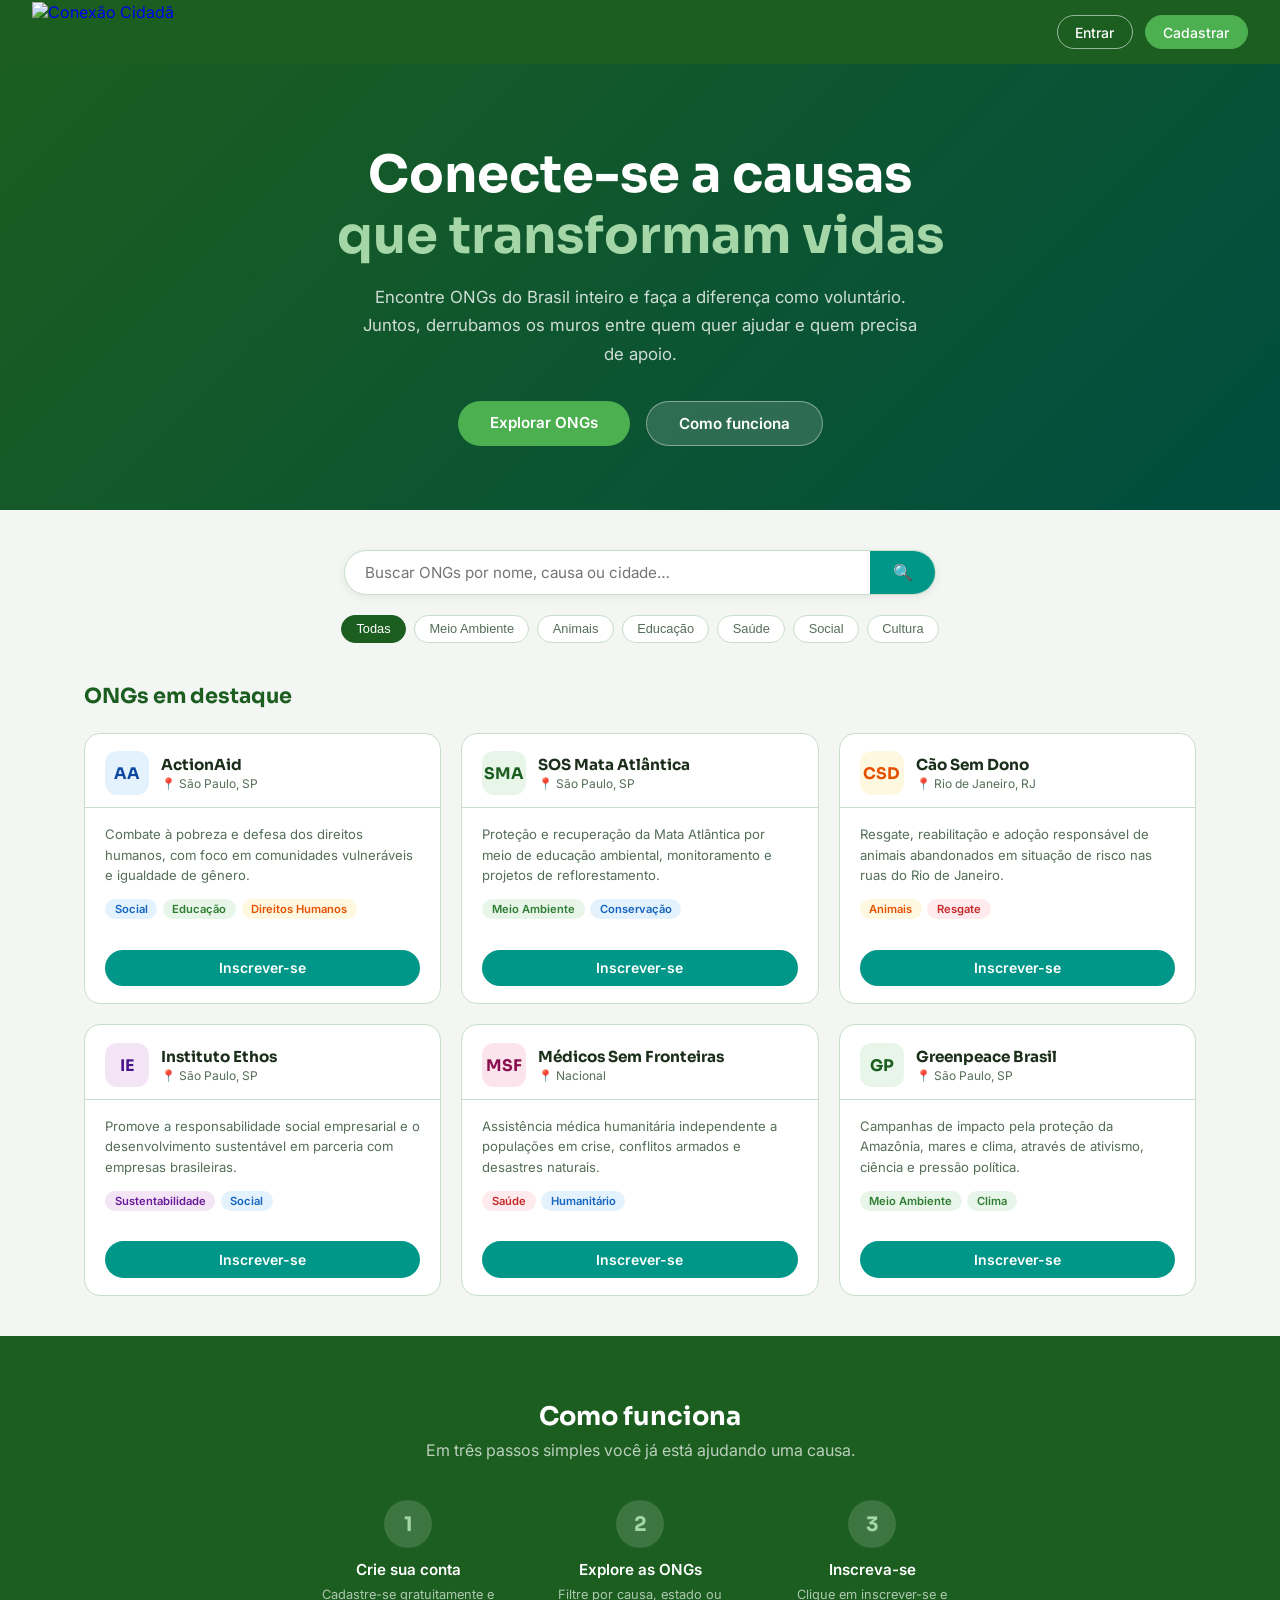
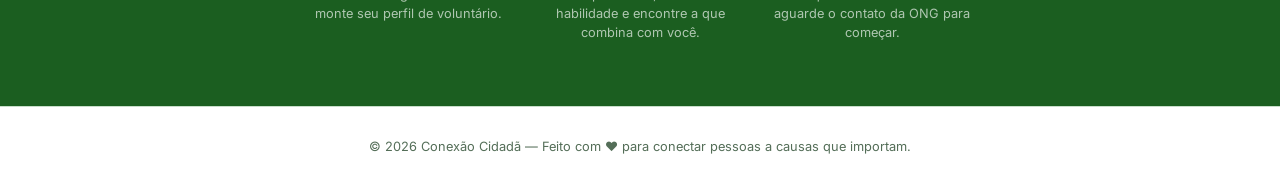
==== index.html @ e44dca25 "Add files via upload" ====
<!DOCTYPE html>
<html lang="pt-BR">
<head>
  <meta charset="UTF-8" />
  <meta name="viewport" content="width=device-width, initial-scale=1.0" />
  <title>Conexão Cidadã</title>
  <link href="https://fonts.googleapis.com/css2?family=Sora:wght@400;600;700&family=Inter:wght@400;500&display=swap" rel="stylesheet" />
  <link rel="stylesheet" href="style.css" />
</head>
<body>

<nav>
  <a href="index.html" class="logo-container">
    <img src="https://media.discordapp.net/attachments/785623564690259968/1493988202220879872/conexaocidadanobg.png?ex=69e0f870&is=69dfa6f0&hm=0b791dd927464cf101ebb1cff630a538ff5e6f431e7ca669d7d8e13f1de979b6&=&format=webp&quality=lossless" alt="Conexão Cidadã" class="logo-img">
  </a>
  <div class="nav-links" id="nav-actions">
    <a href="login.html" class="nav-links btn-outline">Entrar</a>
    <a href="cadastro.html" class="nav-links btn-filled">Cadastrar</a>
  </div>
</nav>

<div class="hero">
  <h1>Conecte-se a causas<br><span>que transformam vidas</span></h1>
  <p>Encontre ONGs do Brasil inteiro e faça a diferença como voluntário. Juntos, derrubamos os muros entre quem quer ajudar e quem precisa de apoio.</p>
  <div class="hero-btns">
    <a href="#ongs" class="btn-hero-primary">Explorar ONGs</a>
    <a href="#como" class="btn-hero-secondary">Como funciona</a>
  </div>
</div>

<div class="search-bar">
  <div class="search-wrap">
    <input type="text" placeholder="Buscar ONGs por nome, causa ou cidade…" />
    <button>&#128269;</button>
  </div>
</div>

<div class="filters">
  <button class="filter-chip active" data-filter="Todas">Todas</button>
  <button class="filter-chip" data-filter="Meio Ambiente">Meio Ambiente</button>
  <button class="filter-chip" data-filter="Animais">Animais</button>
  <button class="filter-chip" data-filter="Educação">Educação</button>
  <button class="filter-chip" data-filter="Saúde">Saúde</button>
  <button class="filter-chip" data-filter="Social">Social</button>
  <button class="filter-chip" data-filter="Cultura">Cultura</button>
</div>

<section class="ongs" id="ongs">
  <h2 class="section-title">ONGs em destaque</h2>
  <div class="ong-grid">

    <div class="ong-card" data-category="Social">
      <div class="card-header">
        <div class="card-avatar av-blue">AA</div>
        <div>
          <div class="card-title">ActionAid</div>
          <div class="card-location">📍 São Paulo, SP</div>
        </div>
      </div>
      <div class="card-body">
        <p class="card-desc">Combate à pobreza e defesa dos direitos humanos, com foco em comunidades vulneráveis e igualdade de gênero.</p>
        <div class="tags">
          <span class="tag tag-blue">Social</span>
          <span class="tag tag-green">Educação</span>
          <span class="tag tag-amber">Direitos Humanos</span>
        </div>
      </div>
      <div class="card-footer">
        <a href="inscricao.html" class="btn-inscricao">Inscrever-se</a>
      </div>
    </div>

    <div class="ong-card" data-category="Meio Ambiente">
      <div class="card-header">
        <div class="card-avatar av-green">SMA</div>
        <div>
          <div class="card-title">SOS Mata Atlântica</div>
          <div class="card-location">📍 São Paulo, SP</div>
        </div>
      </div>
      <div class="card-body">
        <p class="card-desc">Proteção e recuperação da Mata Atlântica por meio de educação ambiental, monitoramento e projetos de reflorestamento.</p>
        <div class="tags">
          <span class="tag tag-green">Meio Ambiente</span>
          <span class="tag tag-blue">Conservação</span>
        </div>
      </div>
      <div class="card-footer">
        <a href="inscricao.html" class="btn-inscricao">Inscrever-se</a>
      </div>
    </div>

    <div class="ong-card" data-category="Animais">
      <div class="card-header">
        <div class="card-avatar av-amber">CSD</div>
        <div>
          <div class="card-title">Cão Sem Dono</div>
          <div class="card-location">📍 Rio de Janeiro, RJ</div>
        </div>
      </div>
      <div class="card-body">
        <p class="card-desc">Resgate, reabilitação e adoção responsável de animais abandonados em situação de risco nas ruas do Rio de Janeiro.</p>
        <div class="tags">
          <span class="tag tag-amber">Animais</span>
          <span class="tag tag-red">Resgate</span>
        </div>
      </div>
      <div class="card-footer">
        <a href="inscricao.html" class="btn-inscricao">Inscrever-se</a>
      </div>
    </div>

    <div class="ong-card" data-category="Social">
      <div class="card-header">
        <div class="card-avatar av-purple">IE</div>
        <div>
          <div class="card-title">Instituto Ethos</div>
          <div class="card-location">📍 São Paulo, SP</div>
        </div>
      </div>
      <div class="card-body">
        <p class="card-desc">Promove a responsabilidade social empresarial e o desenvolvimento sustentável em parceria com empresas brasileiras.</p>
        <div class="tags">
          <span class="tag tag-purple">Sustentabilidade</span>
          <span class="tag tag-blue">Social</span>
        </div>
      </div>
      <div class="card-footer">
        <a href="inscricao.html" class="btn-inscricao">Inscrever-se</a>
      </div>
    </div>

    <div class="ong-card" data-category="Saúde">
      <div class="card-header">
        <div class="card-avatar av-coral">MSF</div>
        <div>
          <div class="card-title">Médicos Sem Fronteiras</div>
          <div class="card-location">📍 Nacional</div>
        </div>
      </div>
      <div class="card-body">
        <p class="card-desc">Assistência médica humanitária independente a populações em crise, conflitos armados e desastres naturais.</p>
        <div class="tags">
          <span class="tag tag-red">Saúde</span>
          <span class="tag tag-blue">Humanitário</span>
        </div>
      </div>
      <div class="card-footer">
        <a href="inscricao.html" class="btn-inscricao">Inscrever-se</a>
      </div>
    </div>

    <div class="ong-card" data-category="Meio Ambiente">
      <div class="card-header">
        <div class="card-avatar av-green">GP</div>
        <div>
          <div class="card-title">Greenpeace Brasil</div>
          <div class="card-location">📍 São Paulo, SP</div>
        </div>
      </div>
      <div class="card-body">
        <p class="card-desc">Campanhas de impacto pela proteção da Amazônia, mares e clima, através de ativismo, ciência e pressão política.</p>
        <div class="tags">
          <span class="tag tag-green">Meio Ambiente</span>
          <span class="tag tag-green">Clima</span>
        </div>
      </div>
      <div class="card-footer">
        <a href="inscricao.html" class="btn-inscricao">Inscrever-se</a>
      </div>
    </div>

  </div>
</section>

<section class="como" id="como">
  <h2>Como funciona</h2>
  <p>Em três passos simples você já está ajudando uma causa.</p>
  <div class="steps">
    <div class="step">
      <div class="step-num">1</div>
      <div class="step-title">Crie sua conta</div>
      <div class="step-desc">Cadastre-se gratuitamente e monte seu perfil de voluntário.</div>
    </div>
    <div class="step">
      <div class="step-num">2</div>
      <div class="step-title">Explore as ONGs</div>
      <div class="step-desc">Filtre por causa, estado ou habilidade e encontre a que combina com você.</div>
    </div>
    <div class="step">
      <div class="step-num">3</div>
      <div class="step-title">Inscreva-se</div>
      <div class="step-desc">Clique em inscrever-se e aguarde o contato da ONG para começar.</div>
    </div>
  </div>
</section>

<footer>
  © 2026 Conexão Cidadã — Feito com ❤️ para conectar pessoas a causas que importam.
</footer>

<script>
  // PASSO 3: JavaScript de filtragem funcional
  const filterChips = document.querySelectorAll('.filter-chip');
  const ongCards = document.querySelectorAll('.ong-card');

  filterChips.forEach(chip => {
    chip.addEventListener('click', () => {
      // Estilo visual dos botões
      filterChips.forEach(c => c.classList.remove('active'));
      chip.classList.add('active');

      // Lógica de filtragem
      const filterValue = chip.getAttribute('data-filter');

      ongCards.forEach(card => {
        const cardCategory = card.getAttribute('data-category');
        if (filterValue === 'Todas' || filterValue === cardCategory) {
          card.style.display = 'flex';
        } else {
          card.style.display = 'none';
        }
      });
    });
  });

  // Lógica de Navbar (Nome e Logout) e Trava de Inscrição
  document.addEventListener("DOMContentLoaded", () => {
    const navLinks = document.getElementById('nav-actions');
    const usuarioLogado = localStorage.getItem('conectado');
    const nomeUsuario = localStorage.getItem('nomeUsuario');

    if (usuarioLogado === 'sim') {
      navLinks.innerHTML = `
        <span style="color: #fff; font-weight: 600; font-size: 0.95rem; margin-right: 15px;">
          Olá, ${nomeUsuario}
        </span>
        <a href="#" id="btn-sair" class="nav-links btn-outline">Sair</a>
      `;

      document.getElementById('btn-sair').addEventListener('click', (e) => {
        e.preventDefault();
        localStorage.setItem('conectado', 'nao');
        window.location.reload();
      });
    }

    document.querySelectorAll('.btn-inscricao').forEach(btn => {
      btn.addEventListener('click', function(event) {
        event.preventDefault(); 
        if (localStorage.getItem('conectado') === 'sim') {
          window.location.href = btn.getAttribute('href');
        } else {
          alert('Você precisa estar logado para se inscrever em uma ONG.');
          window.location.href = 'login.html';
        }
      });
    });
  });
</script>
</body>
</html>
---- style.css ----
*, *::before, *::after { box-sizing: border-box; margin: 0; padding: 0; }
html {
  scroll-behavior: smooth;
}

:root {
  --green-light: #e8f5e9;
  --green-mid:   #4caf50;
  --green-dark:  #1b5e20;
  --teal-light:  #e0f7f4;
  --teal-mid:    #009688;
  --teal-dark:   #004d40;
  --amber:       #ff8f00;
  --bg:          #f4f6f3;
  --card-bg:     #ffffff;
  --text:        #1a2e1a;
  --muted:       #546e58;
  --border:      #c8deca;
  --blue-bg:     #e3f2fd;
  --blue-text:   #1565c0;
  --tag-red:     #c62828;
  --tag-red-bg:  #ffebee;
  --tag-green-bg:#e8f5e9;
  --tag-green:   #2e7d32;
  --tag-blue-bg: #e3f2fd;
  --tag-blue:    #1565c0;
}

body {
  font-family: 'Inter', sans-serif;
  background: var(--bg);
  color: var(--text);
  min-height: 100vh;
}

/* ── NAVBAR ── */
nav {
  background: var(--green-dark);
  padding: 0 2rem;
  height: 64px;
  display: flex;
  align-items: center;
  justify-content: space-between;
  position: sticky;
  top: 0;
  z-index: 100;
}

.logo-container {
  display: flex;
  align-items: center;
  text-decoration: none;
}

.logo-img {
  height: 60px; 
  width: auto;  
  display: block;
  transition: transform 0.2s;
}

.logo-img:hover {
  transform: scale(1.05); 
}

.logo {
  font-family: 'Sora', sans-serif;
  font-weight: 700;
  font-size: 1.3rem;
  color: #fff;
  letter-spacing: -0.5px;
}
.logo span { color: #a5d6a7; }

.nav-links { display: flex; gap: 0.75rem; align-items: center; }

.nav-links a {
  text-decoration: none;
  font-size: 0.875rem;
  font-weight: 500;
  padding: 0.45rem 1.1rem;
  border-radius: 999px;
  transition: background 0.2s;
}
.btn-outline {
  color: #fff;
  border: 1.5px solid rgba(255,255,255,0.55);
}
.btn-outline:hover { background: rgba(255,255,255,0.12); }
.btn-filled {
  background: var(--green-mid);
  color: #fff;
  border: 1.5px solid var(--green-mid);
}
.btn-filled:hover { background: #388e3c; }

/* ── HERO ── */
.hero {
  background: linear-gradient(135deg, var(--green-dark) 0%, var(--teal-dark) 100%);
  padding: 5rem 2rem 4rem;
  text-align: center;
  color: #fff;
}
.hero h1 {
  font-family: 'Sora', sans-serif;
  font-size: clamp(2rem, 5vw, 3.2rem);
  font-weight: 700;
  line-height: 1.2;
  margin-bottom: 1rem;
}
.hero h1 span { color: #a5d6a7; }
.hero p {
  font-size: 1.05rem;
  color: rgba(255,255,255,0.8);
  max-width: 560px;
  margin: 0 auto 2rem;
  line-height: 1.7;
}
.hero-btns { display: flex; gap: 1rem; justify-content: center; flex-wrap: wrap; }
.hero-btns a {
  text-decoration: none;
  font-weight: 600;
  font-size: 0.95rem;
  padding: 0.75rem 2rem;
  border-radius: 999px;
  transition: opacity 0.2s, transform 0.15s;
}
.hero-btns a:hover { opacity: 0.88; transform: translateY(-1px); }
.btn-hero-primary  { background: var(--green-mid); color: #fff; }
.btn-hero-secondary { background: rgba(255,255,255,0.15); color: #fff; border: 1.5px solid rgba(255,255,255,0.4); }

/* ── SEARCH & FILTERS ── */
.search-bar { max-width: 640px; margin: 2.5rem auto 0; padding: 0 1.5rem; }
.search-wrap {
  display: flex; background: #fff; border: 1.5px solid var(--border);
  border-radius: 999px; overflow: hidden; box-shadow: 0 2px 8px rgba(0,0,0,0.07);
}
.search-wrap input {
  flex: 1; border: none; outline: none; padding: 0.75rem 1.25rem;
  font-size: 0.95rem; font-family: 'Inter', sans-serif; color: var(--text); background: transparent;
}
.search-wrap button {
  background: var(--teal-mid); border: none; color: #fff; padding: 0 1.4rem;
  font-size: 1rem; cursor: pointer; transition: background 0.2s;
}
.search-wrap button:hover { background: #00796b; }

.filters { display: flex; gap: 0.5rem; justify-content: center; flex-wrap: wrap; padding: 1.25rem 1.5rem 0; }
.filter-chip {
  font-size: 0.8rem; font-weight: 500; padding: 0.35rem 0.9rem; border-radius: 999px;
  border: 1.5px solid var(--border); background: #fff; cursor: pointer;
  transition: background 0.2s, border-color 0.2s; color: var(--muted);
}
.filter-chip:hover, .filter-chip.active { background: var(--green-dark); border-color: var(--green-dark); color: #fff; }

/* ── ONGS SECTION ── */
section.ongs { max-width: 1160px; margin: 2.5rem auto; padding: 0 1.5rem; }
.section-title { font-family: 'Sora', sans-serif; font-size: 1.3rem; font-weight: 700; color: var(--green-dark); margin-bottom: 1.5rem; }
.ong-grid { display: grid; grid-template-columns: repeat(auto-fill, minmax(280px, 1fr)); gap: 1.25rem; }

.ong-card {
  background: var(--card-bg); border: 1.5px solid var(--border); border-radius: 16px;
  overflow: hidden; transition: transform 0.2s, box-shadow 0.2s; display: flex; flex-direction: column;
}
.ong-card:hover { transform: translateY(-3px); box-shadow: 0 8px 24px rgba(0,0,0,0.1); }
.card-header { padding: 1.1rem 1.25rem 0.75rem; border-bottom: 1px solid var(--border); display: flex; align-items: center; gap: 0.75rem; }
.card-avatar {
  width: 44px; height: 44px; border-radius: 12px; display: flex; align-items: center;
  justify-content: center; font-family: 'Sora', sans-serif; font-size: 1rem; font-weight: 700; flex-shrink: 0;
}
.card-title { font-family: 'Sora', sans-serif; font-weight: 700; font-size: 0.95rem; color: var(--text); }
.card-location { font-size: 0.75rem; color: var(--muted); margin-top: 2px; }
.card-body { padding: 1rem 1.25rem; flex: 1; }
.card-desc { font-size: 0.82rem; color: var(--muted); line-height: 1.55; margin-bottom: 0.85rem; }
.tags { display: flex; flex-wrap: wrap; gap: 0.35rem; margin-bottom: 0.9rem; }
.tag { font-size: 0.7rem; font-weight: 600; padding: 0.2rem 0.6rem; border-radius: 999px; }
.card-footer { padding: 0 1.25rem 1.1rem; }
.btn-inscricao {
  display: block; width: 100%; text-align: center; background: var(--teal-mid); color: #fff;
  border: none; border-radius: 999px; padding: 0.6rem; font-size: 0.875rem; font-weight: 600;
  cursor: pointer; text-decoration: none; font-family: 'Inter', sans-serif; transition: background 0.2s, transform 0.15s;
}
.btn-inscricao:hover { background: #00796b; transform: scale(1.01); }

/* Cores dos Avatares e Tags */
.av-green   { background: var(--green-light); color: var(--green-dark); }
.av-teal    { background: var(--teal-light);  color: var(--teal-dark); }
.av-amber   { background: #fff8e1; color: #e65100; }
.av-blue    { background: #e3f2fd; color: #0d47a1; }
.av-purple  { background: #f3e5f5; color: #4a148c; }
.av-coral   { background: #fce4ec; color: #880e4f; }
.tag-red   { background: var(--tag-red-bg);   color: var(--tag-red); }
.tag-green { background: var(--tag-green-bg); color: var(--tag-green); }
.tag-blue  { background: var(--tag-blue-bg);  color: var(--tag-blue); }
.tag-amber { background: #fff8e1; color: #e65100; }
.tag-purple{ background: #f3e5f5; color: #6a1b9a; }

/* ── COMO FUNCIONA ── */
.como { background: var(--green-dark); color: #fff; padding: 4rem 2rem; text-align: center; }
.como h2 { font-family: 'Sora', sans-serif; font-size: 1.6rem; font-weight: 700; margin-bottom: 0.5rem; }
.como p { color: rgba(255,255,255,0.7); margin-bottom: 2.5rem; }
.steps { display: flex; justify-content: center; gap: 2rem; flex-wrap: wrap; max-width: 860px; margin: 0 auto; }
.step { max-width: 200px; }
.step-num {
  width: 48px; height: 48px; background: rgba(255,255,255,0.15); border-radius: 50%;
  display: flex; align-items: center; justify-content: center; font-family: 'Sora', sans-serif;
  font-size: 1.25rem; font-weight: 700; margin: 0 auto 0.75rem; color: #a5d6a7;
}
.step-title { font-weight: 600; font-size: 0.95rem; margin-bottom: 0.35rem; }
.step-desc  { font-size: 0.8rem; color: rgba(255,255,255,0.65); line-height: 1.5; }

/* ── FOOTER ── */
footer { text-align: center; padding: 2rem; font-size: 0.8rem; color: var(--muted); border-top: 1px solid var(--border); background: #fff; }

/* ── PÁGINAS DE LOGIN E CADASTRO ── */
.login-container, .register-container {
  display: flex; align-items: center; justify-content: center; min-height: calc(100vh - 64px); padding: 2rem;
}
.login-card, .register-card {
  background: #ffffff; border: 1.5px solid var(--border); border-radius: 24px;
  padding: 2.5rem; width: 100%; max-width: 440px; box-shadow: 0 10px 25px rgba(0,0,0,0.05);
}
.register-card { max-width: 500px; }

.login-header, .register-header { text-align: center; margin-bottom: 2rem; }
.login-header h2, .register-header h2 { font-family: 'Sora', sans-serif; color: var(--green-dark); font-size: 1.75rem; margin-bottom: 0.5rem; }
.login-header p, .register-header p { color: var(--muted); font-size: 0.95rem; }

.input-group { margin-bottom: 1.25rem; }
.label-row { display: flex; justify-content: space-between; align-items: center; margin-bottom: 0.5rem; }
.input-group label { display: block; font-size: 0.875rem; font-weight: 600; color: var(--text); margin-bottom: 0.5rem; }
.input-group input, .input-group select {
  width: 100%; padding: 0.75rem 1rem; border-radius: 12px; border: 1.5px solid var(--border);
  font-family: 'Inter', sans-serif; outline: none; transition: border-color 0.2s; background: #fff;
}
.input-group input:focus, .input-group select:focus { border-color: var(--green-mid); }
.forgot-link { font-size: 0.8rem; color: var(--teal-mid); text-decoration: none; font-weight: 500; }

.btn-login, .btn-register {
  width: 100%; background: var(--green-mid); color: #fff; border: none; padding: 0.85rem;
  border-radius: 12px; font-weight: 600; font-size: 1rem; cursor: pointer; margin-top: 0.5rem; transition: background 0.2s;
}
.btn-login:hover, .btn-register:hover { background: var(--green-dark); }

.login-footer, .register-footer { text-align: center; margin-top: 2rem; font-size: 0.875rem; color: var(--muted); }
.login-footer a, .register-footer a { color: var(--teal-mid); font-weight: 600; text-decoration: none; }

/* ── PÁGINA DE INSCRIÇÃO ── */
.inscricao-container {
  max-width: 1000px; margin: 3rem auto; padding: 0 2rem; display: grid; grid-template-columns: 1fr 1fr; gap: 3rem; align-items: start;
}
.ong-info { background: var(--card-bg); padding: 2.5rem; border-radius: 24px; border: 1.5px solid var(--border); text-align: center; }
.ong-logo-large {
  width: 100px; height: 100px; background: var(--blue-bg); color: var(--blue-text); border-radius: 50%;
  display: flex; align-items: center; justify-content: center; font-family: 'Sora', sans-serif;
  font-size: 2.5rem; font-weight: 700; margin: 0 auto 1rem; overflow: hidden;
}
.ong-logo-large img { width: 100%; height: 100%; object-fit: cover; }
.ong-info h1 { font-family: 'Sora', sans-serif; color: var(--text); margin-bottom: 1.5rem; }
.ong-description-box {
  background: linear-gradient(135deg, #e3f2fd 0%, #fce4ec 100%); padding: 1.5rem; border-radius: 16px;
  color: var(--text); font-weight: 500; line-height: 1.6; margin-bottom: 1.5rem; text-align: left;
}
.ong-location {
  display: inline-flex; align-items: center; gap: 0.5rem; padding: 0.5rem 1rem; border: 1.5px solid var(--text);
  border-radius: 999px; font-weight: 600; font-size: 0.9rem; color: var(--text); text-decoration: none; transition: background 0.2s;
}
.ong-location:hover { background: var(--border); }

.ong-form {
  background: var(--card-bg); padding: 2.5rem; border-radius: 24px; border: 1.5px solid var(--border); box-shadow: 0 10px 25px rgba(0,0,0,0.05);
}
.ong-form h2 { font-family: 'Sora', sans-serif; color: var(--teal-mid); font-size: 1.2rem; margin-bottom: 1.5rem; }
.ong-form .input-group input { background: #f0f0f0; border-color: transparent; }
.ong-form .input-group input:focus { background: #fff; border-color: var(--teal-mid); }

.checkbox-group { display: flex; flex-direction: column; gap: 0.75rem; margin-bottom: 1.5rem; }
.checkbox-item { display: flex; align-items: center; gap: 0.5rem; font-size: 0.9rem; color: var(--text); cursor: pointer; }
.btn-pix {
  background: var(--teal-mid); color: #fff; border: none; padding: 0.6rem 1.2rem; border-radius: 999px;
  font-size: 0.85rem; font-weight: 600; cursor: pointer; display: inline-flex; align-items: center; gap: 0.5rem;
}
.btn-pix:hover { background: #00796b; }
.btn-finalizar {
  width: 100%; background: var(--green-mid); color: #fff; border: none; padding: 1rem; border-radius: 12px;
  font-weight: 700; font-size: 1.1rem; cursor: pointer; margin-top: 2rem; transition: background 0.2s;
}
.btn-finalizar:hover { background: var(--green-dark); }

@media (max-width: 768px) {
  .inscricao-container { grid-template-columns: 1fr; }
}
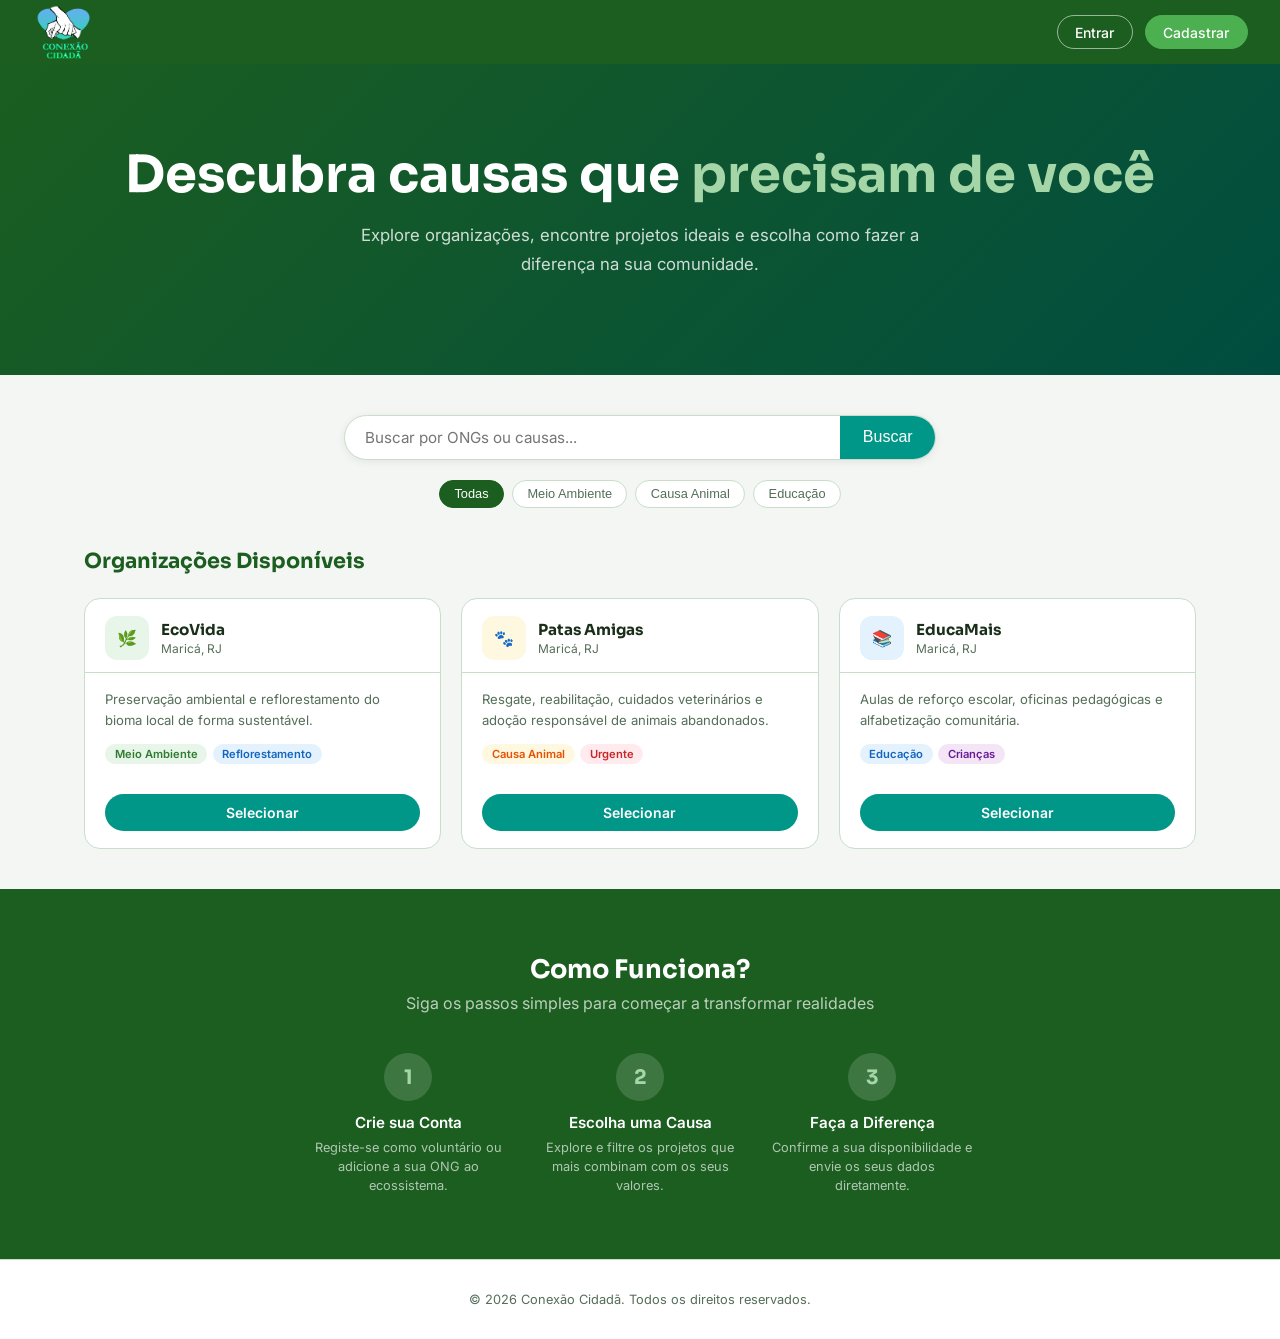
==== commit 42c01ef2: "Add files via upload" ====
--- a/index.html
+++ b/index.html
@@ -3,7 +3,7 @@
 <head>
   <meta charset="UTF-8" />
   <meta name="viewport" content="width=device-width, initial-scale=1.0" />
-  <title>Conexão Cidadã</title>
+  <title>Conexão Cidadã - Início</title>
   <link href="https://fonts.googleapis.com/css2?family=Sora:wght@400;600;700&family=Inter:wght@400;500&display=swap" rel="stylesheet" />
   <link rel="stylesheet" href="style.css" />
 </head>
@@ -11,206 +11,145 @@
 
 <nav>
   <a href="index.html" class="logo-container">
-    <img src="https://media.discordapp.net/attachments/785623564690259968/1493988202220879872/conexaocidadanobg.png?ex=69e0f870&is=69dfa6f0&hm=0b791dd927464cf101ebb1cff630a538ff5e6f431e7ca669d7d8e13f1de979b6&=&format=webp&quality=lossless" alt="Conexão Cidadã" class="logo-img">
+    <img src="conexãocidadanobg.png" alt="Conexão Cidadã" class="logo-img">
   </a>
   <div class="nav-links" id="nav-actions">
-    <a href="login.html" class="nav-links btn-outline">Entrar</a>
-    <a href="cadastro.html" class="nav-links btn-filled">Cadastrar</a>
+    <a href="login.html" class="btn-outline">Entrar</a>
+    <a href="cadastro.html" class="btn-filled">Cadastrar</a>
   </div>
 </nav>
 
-<div class="hero">
-  <h1>Conecte-se a causas<br><span>que transformam vidas</span></h1>
-  <p>Encontre ONGs do Brasil inteiro e faça a diferença como voluntário. Juntos, derrubamos os muros entre quem quer ajudar e quem precisa de apoio.</p>
-  <div class="hero-btns">
-    <a href="#ongs" class="btn-hero-primary">Explorar ONGs</a>
-    <a href="#como" class="btn-hero-secondary">Como funciona</a>
-  </div>
-</div>
-
+<!-- ── SECÇÃO HERO ── -->
+<header class="hero">
+  <h1>Descubra causas que <span>precisam de você</span></h1>
+  <p>Explore organizações, encontre projetos ideais e escolha como fazer a diferença na sua comunidade.</p>
+</header>
+
+<!-- ── BARRA DE PESQUISA ── -->
 <div class="search-bar">
   <div class="search-wrap">
-    <input type="text" placeholder="Buscar ONGs por nome, causa ou cidade…" />
-    <button>&#128269;</button>
+    <input type="text" placeholder="Buscar por ONGs ou causas..." id="search-input">
+    <button type="button">Buscar</button>
   </div>
 </div>
 
+<!-- ── FILTROS / CHIPS ── -->
 <div class="filters">
   <button class="filter-chip active" data-filter="Todas">Todas</button>
   <button class="filter-chip" data-filter="Meio Ambiente">Meio Ambiente</button>
-  <button class="filter-chip" data-filter="Animais">Animais</button>
+  <button class="filter-chip" data-filter="Causa Animal">Causa Animal</button>
   <button class="filter-chip" data-filter="Educação">Educação</button>
-  <button class="filter-chip" data-filter="Saúde">Saúde</button>
-  <button class="filter-chip" data-filter="Social">Social</button>
-  <button class="filter-chip" data-filter="Cultura">Cultura</button>
 </div>
 
-<section class="ongs" id="ongs">
-  <h2 class="section-title">ONGs em destaque</h2>
-  <div class="ong-grid">
-
-    <div class="ong-card" data-category="Social">
-      <div class="card-header">
-        <div class="card-avatar av-blue">AA</div>
-        <div>
-          <div class="card-title">ActionAid</div>
-          <div class="card-location">📍 São Paulo, SP</div>
-        </div>
+<!-- ── SECÇÃO GRID DE ONGS ── -->
+<section class="ongs">
+  <h2 class="section-title">Organizações Disponíveis</h2>
+  
+  <div class="ong-grid" id="ong-grid">
+      
+      <!-- Card 1: Meio Ambiente -->
+      <div class="ong-card" data-category="Meio Ambiente">
+          <div class="card-header">
+              <div class="card-avatar av-green">🌿</div>
+              <div>
+                  <div class="card-title">EcoVida</div>
+                  <div class="card-location">Maricá, RJ</div>
+              </div>
+          </div>
+          <div class="card-body">
+              <p class="card-desc">Preservação ambiental e reflorestamento do bioma local de forma sustentável.</p>
+              <div class="tags">
+                  <span class="tag tag-green">Meio Ambiente</span>
+                  <span class="tag tag-blue">Reflorestamento</span>
+              </div>
+          </div>
+          <div class="card-footer">
+              <button class="btn-inscricao">Selecionar</button>
+          </div>
       </div>
-      <div class="card-body">
-        <p class="card-desc">Combate à pobreza e defesa dos direitos humanos, com foco em comunidades vulneráveis e igualdade de gênero.</p>
-        <div class="tags">
-          <span class="tag tag-blue">Social</span>
-          <span class="tag tag-green">Educação</span>
-          <span class="tag tag-amber">Direitos Humanos</span>
-        </div>
+
+      <!-- Card 2: Causa Animal -->
+      <div class="ong-card" data-category="Causa Animal">
+          <div class="card-header">
+              <div class="card-avatar av-amber">🐾</div>
+              <div>
+                  <div class="card-title">Patas Amigas</div>
+                  <div class="card-location">Maricá, RJ</div>
+              </div>
+          </div>
+          <div class="card-body">
+              <p class="card-desc">Resgate, reabilitação, cuidados veterinários e adoção responsável de animais abandonados.</p>
+              <div class="tags">
+                  <span class="tag tag-amber">Causa Animal</span>
+                  <span class="tag tag-red">Urgente</span>
+              </div>
+          </div>
+          <div class="card-footer">
+              <button class="btn-inscricao">Selecionar</button>
+          </div>
       </div>
-      <div class="card-footer">
-        <a href="inscricao.html" class="btn-inscricao">Inscrever-se</a>
+
+      <!-- Card 3: Educação -->
+      <div class="ong-card" data-category="Educação">
+          <div class="card-header">
+              <div class="card-avatar av-blue">📚</div>
+              <div>
+                  <div class="card-title">EducaMais</div>
+                  <div class="card-location">Maricá, RJ</div>
+              </div>
+          </div>
+          <div class="card-body">
+              <p class="card-desc">Aulas de reforço escolar, oficinas pedagógicas e alfabetização comunitária.</p>
+              <div class="tags">
+                  <span class="tag tag-blue">Educação</span>
+                  <span class="tag tag-purple">Crianças</span>
+              </div>
+          </div>
+          <div class="card-footer">
+              <button class="btn-inscricao">Selecionar</button>
+          </div>
       </div>
-    </div>
-
-    <div class="ong-card" data-category="Meio Ambiente">
-      <div class="card-header">
-        <div class="card-avatar av-green">SMA</div>
-        <div>
-          <div class="card-title">SOS Mata Atlântica</div>
-          <div class="card-location">📍 São Paulo, SP</div>
-        </div>
-      </div>
-      <div class="card-body">
-        <p class="card-desc">Proteção e recuperação da Mata Atlântica por meio de educação ambiental, monitoramento e projetos de reflorestamento.</p>
-        <div class="tags">
-          <span class="tag tag-green">Meio Ambiente</span>
-          <span class="tag tag-blue">Conservação</span>
-        </div>
-      </div>
-      <div class="card-footer">
-        <a href="inscricao.html" class="btn-inscricao">Inscrever-se</a>
-      </div>
-    </div>
-
-    <div class="ong-card" data-category="Animais">
-      <div class="card-header">
-        <div class="card-avatar av-amber">CSD</div>
-        <div>
-          <div class="card-title">Cão Sem Dono</div>
-          <div class="card-location">📍 Rio de Janeiro, RJ</div>
-        </div>
-      </div>
-      <div class="card-body">
-        <p class="card-desc">Resgate, reabilitação e adoção responsável de animais abandonados em situação de risco nas ruas do Rio de Janeiro.</p>
-        <div class="tags">
-          <span class="tag tag-amber">Animais</span>
-          <span class="tag tag-red">Resgate</span>
-        </div>
-      </div>
-      <div class="card-footer">
-        <a href="inscricao.html" class="btn-inscricao">Inscrever-se</a>
-      </div>
-    </div>
-
-    <div class="ong-card" data-category="Social">
-      <div class="card-header">
-        <div class="card-avatar av-purple">IE</div>
-        <div>
-          <div class="card-title">Instituto Ethos</div>
-          <div class="card-location">📍 São Paulo, SP</div>
-        </div>
-      </div>
-      <div class="card-body">
-        <p class="card-desc">Promove a responsabilidade social empresarial e o desenvolvimento sustentável em parceria com empresas brasileiras.</p>
-        <div class="tags">
-          <span class="tag tag-purple">Sustentabilidade</span>
-          <span class="tag tag-blue">Social</span>
-        </div>
-      </div>
-      <div class="card-footer">
-        <a href="inscricao.html" class="btn-inscricao">Inscrever-se</a>
-      </div>
-    </div>
-
-    <div class="ong-card" data-category="Saúde">
-      <div class="card-header">
-        <div class="card-avatar av-coral">MSF</div>
-        <div>
-          <div class="card-title">Médicos Sem Fronteiras</div>
-          <div class="card-location">📍 Nacional</div>
-        </div>
-      </div>
-      <div class="card-body">
-        <p class="card-desc">Assistência médica humanitária independente a populações em crise, conflitos armados e desastres naturais.</p>
-        <div class="tags">
-          <span class="tag tag-red">Saúde</span>
-          <span class="tag tag-blue">Humanitário</span>
-        </div>
-      </div>
-      <div class="card-footer">
-        <a href="inscricao.html" class="btn-inscricao">Inscrever-se</a>
-      </div>
-    </div>
-
-    <div class="ong-card" data-category="Meio Ambiente">
-      <div class="card-header">
-        <div class="card-avatar av-green">GP</div>
-        <div>
-          <div class="card-title">Greenpeace Brasil</div>
-          <div class="card-location">📍 São Paulo, SP</div>
-        </div>
-      </div>
-      <div class="card-body">
-        <p class="card-desc">Campanhas de impacto pela proteção da Amazônia, mares e clima, através de ativismo, ciência e pressão política.</p>
-        <div class="tags">
-          <span class="tag tag-green">Meio Ambiente</span>
-          <span class="tag tag-green">Clima</span>
-        </div>
-      </div>
-      <div class="card-footer">
-        <a href="inscricao.html" class="btn-inscricao">Inscrever-se</a>
-      </div>
-    </div>
 
   </div>
 </section>
 
-<section class="como" id="como">
-  <h2>Como funciona</h2>
-  <p>Em três passos simples você já está ajudando uma causa.</p>
+<!-- ── SECÇÃO COMO FUNCIONA ── -->
+<section class="como">
+  <h2>Como Funciona?</h2>
+  <p>Siga os passos simples para começar a transformar realidades</p>
   <div class="steps">
     <div class="step">
       <div class="step-num">1</div>
-      <div class="step-title">Crie sua conta</div>
-      <div class="step-desc">Cadastre-se gratuitamente e monte seu perfil de voluntário.</div>
+      <div class="step-title">Crie sua Conta</div>
+      <div class="step-desc">Registe-se como voluntário ou adicione a sua ONG ao ecossistema.</div>
     </div>
     <div class="step">
       <div class="step-num">2</div>
-      <div class="step-title">Explore as ONGs</div>
-      <div class="step-desc">Filtre por causa, estado ou habilidade e encontre a que combina com você.</div>
+      <div class="step-title">Escolha uma Causa</div>
+      <div class="step-desc">Explore e filtre os projetos que mais combinam com os seus valores.</div>
     </div>
     <div class="step">
       <div class="step-num">3</div>
-      <div class="step-title">Inscreva-se</div>
-      <div class="step-desc">Clique em inscrever-se e aguarde o contato da ONG para começar.</div>
+      <div class="step-title">Faça a Diferença</div>
+      <div class="step-desc">Confirme a sua disponibilidade e envie os seus dados diretamente.</div>
     </div>
   </div>
 </section>
 
 <footer>
-  © 2026 Conexão Cidadã — Feito com ❤️ para conectar pessoas a causas que importam.
+  <p>&copy; 2026 Conexão Cidadã. Todos os direitos reservados.</p>
 </footer>
 
 <script>
-  // PASSO 3: JavaScript de filtragem funcional
+  // Lógica dos Filtros (Chips)
   const filterChips = document.querySelectorAll('.filter-chip');
   const ongCards = document.querySelectorAll('.ong-card');
 
   filterChips.forEach(chip => {
     chip.addEventListener('click', () => {
-      // Estilo visual dos botões
       filterChips.forEach(c => c.classList.remove('active'));
       chip.classList.add('active');
 
-      // Lógica de filtragem
       const filterValue = chip.getAttribute('data-filter');
 
       ongCards.forEach(card => {
@@ -224,19 +163,49 @@
     });
   });
 
-  // Lógica de Navbar (Nome e Logout) e Trava de Inscrição
+  // Barra de Pesquisa por Texto
+  const searchInput = document.getElementById('search-input');
+  if (searchInput) {
+    searchInput.addEventListener('input', () => {
+      const query = searchInput.value.toLowerCase();
+      const activeFilter = document.querySelector('.filter-chip.active').getAttribute('data-filter');
+      
+      ongCards.forEach(card => {
+        const title = card.querySelector('.card-title').textContent.toLowerCase();
+        const desc = card.querySelector('.card-desc').textContent.toLowerCase();
+        const category = card.getAttribute('data-category');
+        
+        const matchesSearch = title.includes(query) || desc.includes(query);
+        const matchesFilter = activeFilter === 'Todas' || category === activeFilter;
+        
+        if (matchesSearch && matchesFilter) {
+          card.style.display = 'flex';
+        } else {
+          card.style.display = 'none';
+        }
+      });
+    });
+  }
+
+  // Lógica de Estado da Sessão (Modificado para link de Perfil)
   document.addEventListener("DOMContentLoaded", () => {
-    const navLinks = document.getElementById('nav-actions');
+    const navActions = document.getElementById('nav-actions');
     const usuarioLogado = localStorage.getItem('conectado');
     const nomeUsuario = localStorage.getItem('nomeUsuario');
 
     if (usuarioLogado === 'sim') {
-      navLinks.innerHTML = `
-        <span style="color: #fff; font-weight: 600; font-size: 0.95rem; margin-right: 15px;">
-          Olá, ${nomeUsuario}
-        </span>
-        <a href="#" id="btn-sair" class="nav-links btn-outline">Sair</a>
+      // Trocado o <span> por um <a> apontando para perfil.html com efeito de hover sutil
+      navActions.innerHTML = `
+        <a href="perfil.html" class="nav-profile-link" style="color: #fff; font-weight: 600; font-size: 0.875rem; margin-right: 15px; display: inline-block; vertical-align: middle; text-decoration: none; transition: opacity 0.2s;">
+          Olá, ${nomeUsuario} 👋
+        </a>
+        <a href="#" id="btn-sair" class="btn-outline">Sair</a>
       `;
+
+      // Adiciona um efeito simples de opacidade ao passar o mouse no link do perfil
+      const profileLink = navActions.querySelector('.nav-profile-link');
+      profileLink.addEventListener('mouseover', () => profileLink.style.opacity = '0.8');
+      profileLink.addEventListener('mouseout', () => profileLink.style.opacity = '1');
 
       document.getElementById('btn-sair').addEventListener('click', (e) => {
         e.preventDefault();
@@ -245,14 +214,15 @@
       });
     }
 
+    // Redirecionamento nos botões "Selecionar"
     document.querySelectorAll('.btn-inscricao').forEach(btn => {
       btn.addEventListener('click', function(event) {
         event.preventDefault(); 
-        if (localStorage.getItem('conectado') === 'sim') {
-          window.location.href = btn.getAttribute('href');
-        } else {
+        if (localStorage.getItem('conectado') !== 'sim') {
           alert('Você precisa estar logado para se inscrever em uma ONG.');
           window.location.href = 'login.html';
+        } else {
+          window.location.href = 'inscricao.html';
         }
       });
     });
